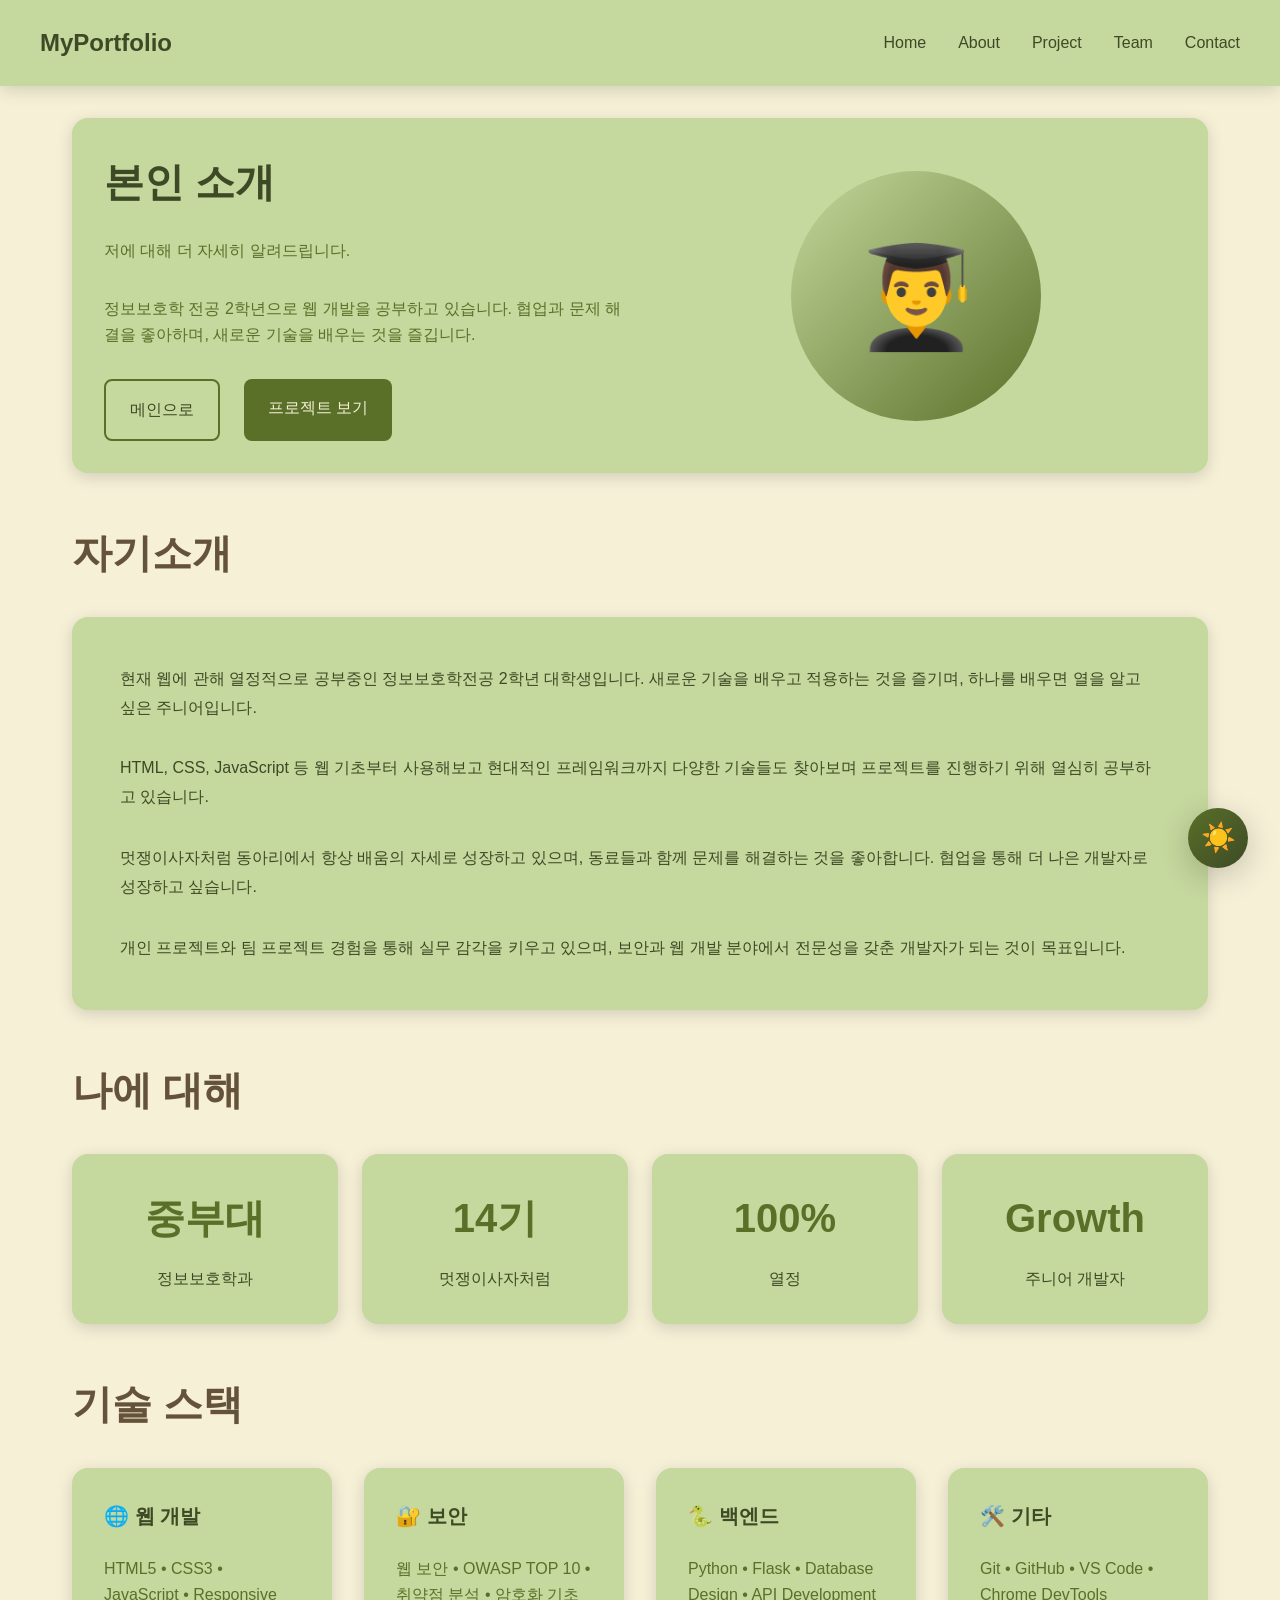
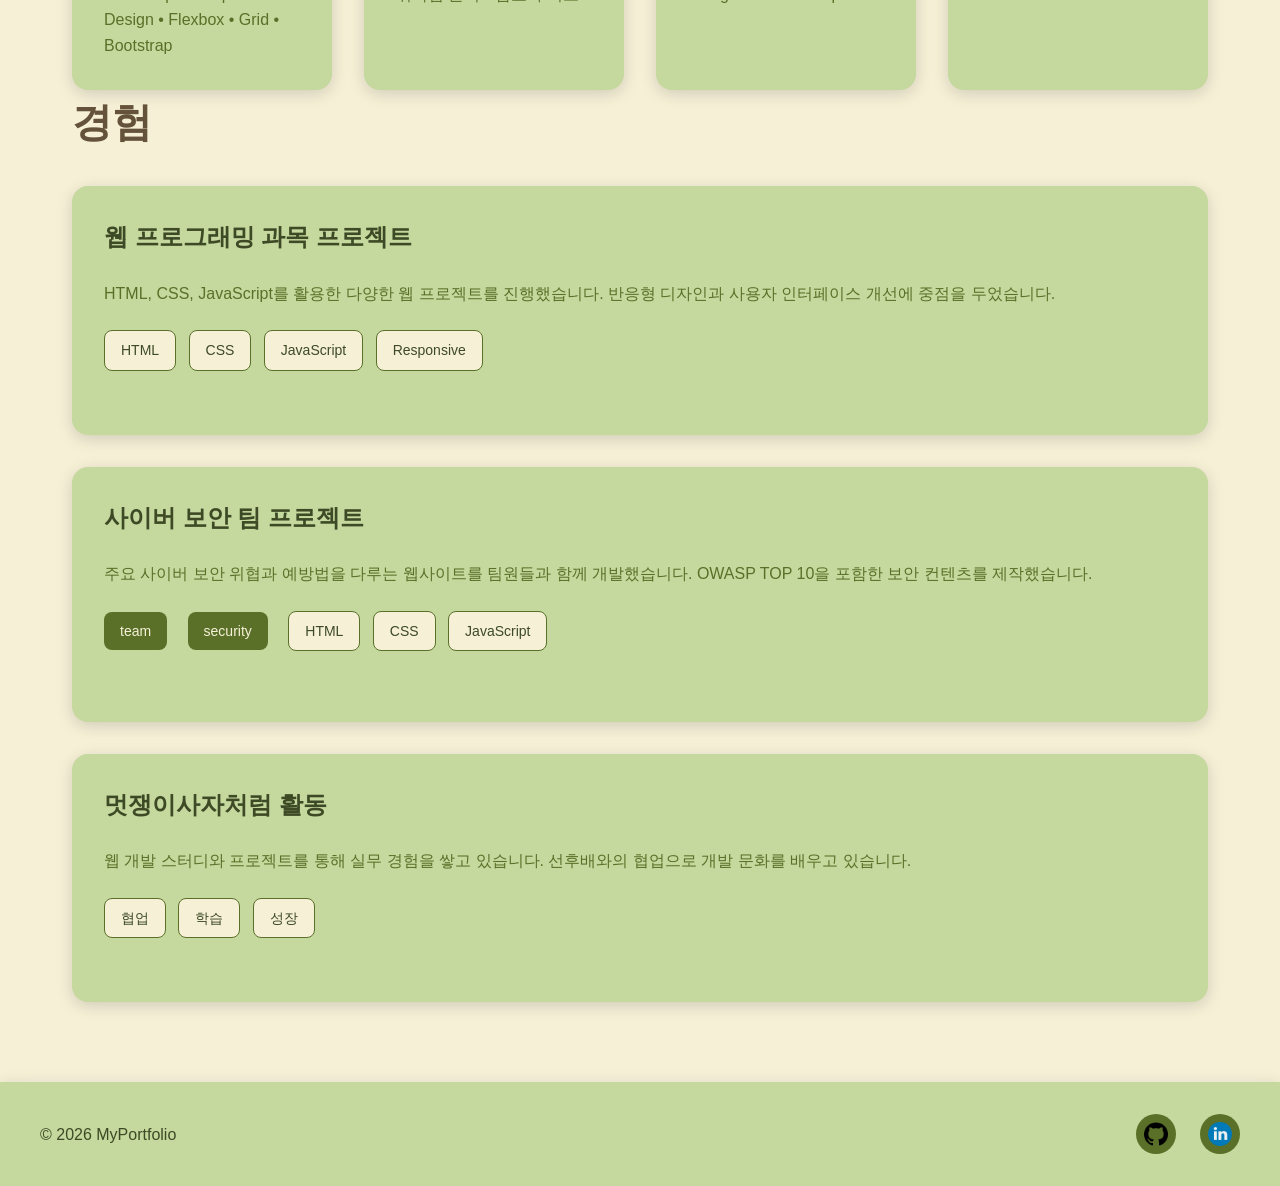
==== about.html @ ca8bc309 "chore: 깃헙, 링크드인 아이콘 추가, contact페이지 내 내용으로 변경" ====
<!DOCTYPE html>
<html lang="ko">
<head>
  <meta charset="UTF-8">
  <meta name="viewport" content="width=device-width, initial-scale=1.0">
  <title>My Portfolio - About</title>
  <link rel="stylesheet" href="style.css">
</head>
<body>
  <!-- Dark Mode Toggle (Checkbox Hack) -->
  <input type="checkbox" id="darkModeToggle">

  <!-- Floating Mode Toggle Button -->
  <label for="darkModeToggle" class="floating-toggle"></label>

  <!-- Navigation Bar -->
  <nav class="navbar">
    <div class="navbar-container">
      <a href="index.html" class="navbar-logo">MyPortfolio</a>
      <ul class="navbar-menu">
        <li><a href="index.html">Home</a></li>
        <li><a href="about.html">About</a></li>
        <li><a href="project.html">Project</a></li>
        <li><a href="team.html">Team</a></li>
        <li><a href="contact.html">Contact</a></li>
      </ul>
    </div>
  </nav>

  <!-- Main Content -->
  <main class="container">
    <!-- About Hero Section -->
    <div class="card hero-card" style="margin-bottom: var(--spacing-xl);">
      <div class="hero-content">
        <h1>본인 소개</h1>
        <p>저에 대해 더 자세히 알려드립니다.</p>
        <p style="color: var(--text-secondary); margin-bottom: var(--spacing-lg); font-size: var(--font-size-sm);">
          정보보호학 전공 2학년으로 웹 개발을 공부하고 있습니다. 협업과 문제 해결을 좋아하며, 새로운 기술을 배우는 것을 즐깁니다.
        </p>
        <div class="hero-buttons">
          <a href="index.html" class="btn btn-secondary">메인으로</a>
          <a href="project.html" class="btn btn-primary">프로젝트 보기</a>
        </div>
      </div>
      <div class="hero-avatar">👨‍🎓</div>
    </div>

    <!-- About Content Section -->
    <h2 class="section-title">자기소개</h2>
    <div class="card" style="margin-bottom: var(--spacing-xl); padding: var(--spacing-xl);">
      <div style="line-height: 1.8; color: var(--text-primary);">
        <p style="margin-bottom: var(--spacing-lg);">
          현재 웹에 관해 열정적으로 공부중인 정보보호학전공 2학년 대학생입니다. 
          새로운 기술을 배우고 적용하는 것을 즐기며, 하나를 배우면 열을 알고 싶은 주니어입니다.
        </p>
        <p style="margin-bottom: var(--spacing-lg);">
          HTML, CSS, JavaScript 등 웹 기초부터 사용해보고 현대적인 프레임워크까지 다양한 기술들도 찾아보며 
          프로젝트를 진행하기 위해 열심히 공부하고 있습니다.
        </p>
        <p style="margin-bottom: var(--spacing-lg);">
          멋쟁이사자처럼 동아리에서 항상 배움의 자세로 성장하고 있으며, 동료들과 함께 문제를 해결하는 것을 좋아합니다.
          협업을 통해 더 나은 개발자로 성장하고 싶습니다.
        </p>
        <p>
          개인 프로젝트와 팀 프로젝트 경험을 통해 실무 감각을 키우고 있으며, 
          보안과 웹 개발 분야에서 전문성을 갖춘 개발자가 되는 것이 목표입니다.
        </p>
      </div>
    </div>

    <!-- Statistics Section -->
    <h2 class="section-title">나에 대해</h2>
    <div class="stats-grid">
      <div class="stat-card">
        <div class="stat-number">중부대</div>
        <div class="stat-label">정보보호학과</div>
      </div>
      <div class="stat-card">
        <div class="stat-number">14기</div>
        <div class="stat-label">멋쟁이사자처럼</div>
      </div>
      <div class="stat-card">
        <div class="stat-number">100%</div>
        <div class="stat-label">열정</div>
      </div>
      <div class="stat-card">
        <div class="stat-number">Growth</div>
        <div class="stat-label">주니어 개발자</div>
      </div>
    </div>

    <!-- Skills Section -->
    <h2 class="section-title">기술 스택</h2>
    <div class="team-info-grid">
      <div class="team-info-card">
        <h3 class="team-info-title">🌐 웹 개발</h3>
        <p class="team-info-content">
          HTML5 • CSS3 • JavaScript • Responsive Design • Flexbox • Grid • Bootstrap
        </p>
      </div>

      <div class="team-info-card">
        <h3 class="team-info-title">🔐 보안</h3>
        <p class="team-info-content">
          웹 보안 • OWASP TOP 10 • 취약점 분석 • 암호화 기초
        </p>
      </div>

      <div class="team-info-card">
        <h3 class="team-info-title">🐍 백엔드</h3>
        <p class="team-info-content">
          Python • Flask • Database Design • API Development
        </p>
      </div>

      <div class="team-info-card">
        <h3 class="team-info-title">🛠️ 기타</h3>
        <p class="team-info-content">
          Git • GitHub • VS Code • Chrome DevTools
        </p>
      </div>
    </div>

    <!-- Experience Section -->
    <h2 class="section-title">경험</h2>
    <div style="display: flex; flex-direction: column; gap: var(--spacing-lg);">
      <div class="card">
        <h3 class="team-project-title">웹 프로그래밍 과목 프로젝트</h3>
        <p class="team-project-description">
          HTML, CSS, JavaScript를 활용한 다양한 웹 프로젝트를 진행했습니다. 
          반응형 디자인과 사용자 인터페이스 개선에 중점을 두었습니다.
        </p>
        <div style="margin-bottom: var(--spacing-md);">
          <span class="tag">HTML</span>
          <span class="tag">CSS</span>
          <span class="tag">JavaScript</span>
          <span class="tag">Responsive</span>
        </div>
      </div>

      <div class="card">
        <h3 class="team-project-title">사이버 보안 팀 프로젝트</h3>
        <p class="team-project-description">
          주요 사이버 보안 위협과 예방법을 다루는 웹사이트를 팀원들과 함께 개발했습니다. 
          OWASP TOP 10을 포함한 보안 컨텐츠를 제작했습니다.
        </p>
        <div style="margin-bottom: var(--spacing-md);">
          <span class="badge">team</span>
          <span class="badge">security</span>
          <span class="tag">HTML</span>
          <span class="tag">CSS</span>
          <span class="tag">JavaScript</span>
        </div>
      </div>

      <div class="card">
        <h3 class="team-project-title">멋쟁이사자처럼 활동</h3>
        <p class="team-project-description">
          웹 개발 스터디와 프로젝트를 통해 실무 경험을 쌓고 있습니다. 
          선후배와의 협업으로 개발 문화를 배우고 있습니다.
        </p>
        <div style="margin-bottom: var(--spacing-md);">
          <span class="tag">협업</span>
          <span class="tag">학습</span>
          <span class="tag">성장</span>
        </div>
      </div>
    </div>
  </main>

  <!-- Footer -->
  <footer>
    <div class="footer-container">
      <div class="footer-left">© 2026 MyPortfolio</div>
      <div class="footer-right">
        <a href="https://github.com/hamzgi" target="_blank" class="icon-button"><img src="img/github.png" alt="GitHub"></a>
        <a href="https://www.linkedin.com/in/%ED%98%95%EC%A7%84-%EB%B0%95-b14102368/" target="_blank" class="icon-button"><img src="img/linkedin.png" alt="LinkedIn"></a>
      </div>
    </div>
  </footer>

  <!-- Dark Mode Persistence Script -->
  <script src="script.js"></script>
</body>
</html>
---- style.css ----
/* =============================================
   DESIGN TOKENS & CSS VARIABLES
   ============================================= */

:root {
  /* Light Mode Colors */
  --light-bg-primary: #f6f0d7;
  --light-bg-secondary: #c5d89d;
  --light-text-primary: #3d4a25;
  --light-text-secondary: #5a7029;
  
  /* Dark Mode Colors */
  --dark-bg-primary: #222831;
  --dark-bg-secondary: #393e46;
  --dark-text-primary: #E8DCC3;
  --dark-text-secondary: #C4A575;
  
  /* Mode Active */
  --bg-primary: var(--light-bg-primary);
  --bg-secondary: var(--light-bg-secondary);
  --text-primary: var(--light-text-primary);
  --text-secondary: var(--light-text-secondary);
  --hero-title-color: var(--light-text-primary);
  
  /* Spacing */
  --spacing-xs: 0.5rem;
  --spacing-sm: 1rem;
  --spacing-md: 1.5rem;
  --spacing-lg: 2rem;
  --spacing-xl: 3rem;
  
  /* Border Radius */
  --radius-sm: 8px;
  --radius-md: 16px;
  --radius-lg: 24px;
  --radius-full: 50%;
  
  /* Shadow */
  --shadow-sm: 0 2px 8px rgba(0, 0, 0, 0.1);
  --shadow-md: 0 4px 16px rgba(0, 0, 0, 0.15);
  --shadow-lg: 0 8px 32px rgba(0, 0, 0, 0.2);
  
  /* Typography */
  --font-family: 'Segoe UI', Tahoma, Geneva, Verdana, sans-serif;
  --font-size-xs: 0.875rem;
  --font-size-sm: 1rem;
  --font-size-md: 1.25rem;
  --font-size-lg: 1.5rem;
  --font-size-xl: 2rem;
  --font-size-2xl: 2.5rem;
}

/* Dark mode toggle using checkbox hack */
#darkModeToggle:checked ~ * {
  --bg-primary: var(--dark-bg-primary);
  --bg-secondary: var(--dark-bg-secondary);
  --text-primary: var(--dark-text-primary);
  --text-secondary: var(--dark-text-secondary);
  --hero-title-color: #64533a;
}

/* =============================================
   RESET & BASE STYLES
   ============================================= */

* {
  margin: 0;
  padding: 0;
  box-sizing: border-box;
}

html {
  scroll-behavior: smooth;
}

body {
  font-family: var(--font-family);
  background-color: var(--bg-primary);
  color: var(--text-primary);
  transition: background-color 0.3s ease, color 0.3s ease;
  line-height: 1.6;
}

/* =============================================
   DARK MODE TOGGLE CHECKBOX (HIDDEN)
   ============================================= */

#darkModeToggle {
  display: none;
}

/* =============================================
   NAVBAR
   ============================================= */

.navbar {
  background-color: var(--bg-secondary);
  padding: var(--spacing-md) var(--spacing-lg);
  box-shadow: var(--shadow-md);
  position: sticky;
  top: 0;
  z-index: 100;
  transition: background-color 0.3s ease;
}

.navbar-container {
  max-width: 1200px;
  margin: 0 auto;
  display: flex;
  justify-content: space-between;
  align-items: center;
}

.navbar-logo {
  font-size: var(--font-size-lg);
  font-weight: bold;
  color: var(--text-primary);
  text-decoration: none;
}

.navbar-menu {
  display: flex;
  list-style: none;
  gap: var(--spacing-lg);
  align-items: center;
}

.navbar-menu a {
  color: var(--text-primary);
  text-decoration: none;
  font-size: var(--font-size-sm);
  transition: color 0.3s ease;
}

.navbar-menu a:hover {
  color: var(--text-secondary);
}

/* =============================================
   FLOATING MODE TOGGLE BUTTON
   ============================================= */

.floating-toggle {
  position: fixed;
  bottom: 2rem;
  right: 2rem;
  width: 60px;
  height: 60px;
  background: linear-gradient(135deg, var(--text-secondary), var(--text-primary));
  border: none;
  border-radius: var(--radius-full);
  cursor: pointer;
  display: flex;
  align-items: center;
  justify-content: center;
  font-size: 28px;
  box-shadow: var(--shadow-lg);
  transition: all 0.3s ease;
  z-index: 999;
  font-size: 0;
}

.floating-toggle::after {
  content: '☀️';
  font-size: 28px;
  transition: all 0.3s ease;
}

#darkModeToggle:checked ~ .floating-toggle::after {
  content: '🌙';
}

.floating-toggle:hover {
  transform: scale(1.1);
  box-shadow: 0 8px 32px rgba(0, 0, 0, 0.3);
}

.floating-toggle:active {
  transform: scale(0.95);
}

/* =============================================
   MAIN CONTAINER
   ============================================= */

.container {
  max-width: 1200px;
  margin: 0 auto;
  padding: var(--spacing-lg);
}

/* =============================================
   CARD STYLES
   ============================================= */

.card {
  background-color: var(--bg-secondary);
  border-radius: var(--radius-md);
  padding: var(--spacing-lg);
  box-shadow: var(--shadow-md);
  transition: transform 0.3s ease, box-shadow 0.3s ease;
}

.card:hover {
  transform: translateY(-4px);
  box-shadow: var(--shadow-lg);
}

/* =============================================
   BUTTON STYLES
   ============================================= */

.btn {
  padding: var(--spacing-sm) var(--spacing-md);
  border: none;
  border-radius: var(--radius-sm);
  font-size: var(--font-size-sm);
  cursor: pointer;
  transition: all 0.3s ease;
  text-decoration: none;
  display: inline-block;
  font-family: var(--font-family);
}

.btn-primary {
  background-color: var(--text-secondary);
  color: var(--bg-primary);
}

.btn-primary:hover {
  opacity: 0.9;
  transform: translateY(-2px);
  box-shadow: var(--shadow-md);
}

.btn-secondary {
  background-color: transparent;
  color: var(--text-primary);
  border: 2px solid var(--text-secondary);
}

.btn-secondary:hover {
  background-color: var(--text-secondary);
  color: var(--bg-primary);
}

/* =============================================
   BADGE STYLES
   ============================================= */

.badge {
  display: inline-block;
  background-color: var(--text-secondary);
  color: var(--bg-primary);
  padding: var(--spacing-xs) var(--spacing-sm);
  border-radius: var(--radius-sm);
  font-size: var(--font-size-xs);
  margin-right: var(--spacing-sm);
  margin-bottom: var(--spacing-sm);
}

/* =============================================
   TAG STYLES
   ============================================= */

.tag {
  display: inline-block;
  background-color: var(--bg-primary);
  color: var(--text-primary);
  padding: var(--spacing-xs) var(--spacing-sm);
  border-radius: var(--radius-sm);
  font-size: var(--font-size-xs);
  margin-right: var(--spacing-xs);
  margin-bottom: var(--spacing-xs);
  border: 1px solid var(--text-secondary);
}

/* =============================================
   SECTION STYLES
   ============================================= */

.section-title {
  font-size: var(--font-size-2xl);
  font-weight: bold;
  margin-bottom: var(--spacing-lg);
  color:#64533a;
}

.section-subtitle {
  font-size: var(--font-size-md);
  color: var(--text-secondary);
  margin-bottom: var(--spacing-md);
}

/* =============================================
   FOOTER
   ============================================= */

footer {
  background-color: var(--bg-secondary);
  padding: var(--spacing-lg);
  margin-top: var(--spacing-xl);
  box-shadow: var(--shadow-md);
  transition: background-color 0.3s ease;
}

.footer-container {
  max-width: 1200px;
  margin: 0 auto;
  display: flex;
  justify-content: space-between;
  align-items: center;
}

.footer-left {
  color: var(--text-primary);
  font-size: var(--font-size-sm);
}

.footer-right {
  display: flex;
  gap: var(--spacing-md);
}

.icon-button {
  width: 40px;
  height: 40px;
  border-radius: var(--radius-full);
  background-color: var(--text-secondary);
  color: var(--bg-primary);
  border: none;
  cursor: pointer;
  display: flex;
  align-items: center;
  justify-content: center;
  font-size: 20px;
  transition: all 0.3s ease;
  text-decoration: none;
  border-radius: 50%;
  overflow: hidden;
}

.icon-button:hover {
  transform: scale(1.1);
  box-shadow: var(--shadow-md);
}

.icon-button img {
  width: 60%;
  height: 60%;
  object-fit: contain;
}

/* =============================================
   HOME PAGE STYLES
   ============================================= */

.hero-card {
  display: grid;
  grid-template-columns: 1fr 1fr;
  align-items: center;
  gap: var(--spacing-lg);
  margin-bottom: var(--spacing-xl);
}

.hero-content h1 {
  font-size: var(--font-size-2xl);
  margin-bottom: var(--spacing-md);
  color: var(--hero-title-color);
}

.hero-content p {
  font-size: var(--font-size-sm);
  margin-bottom: var(--spacing-lg);
  color: var(--text-secondary);
}

.hero-buttons {
  display: flex;
  gap: var(--spacing-md);
}

.hero-avatar {
  width: 250px;
  height: 250px;
  border-radius: var(--radius-full);
  background: linear-gradient(135deg, var(--bg-secondary), var(--text-secondary));
  display: flex;
  align-items: center;
  justify-content: center;
  font-size: 100px;
  margin: 0 auto;
}

.stats-grid {
  display: grid;
  grid-template-columns: repeat(auto-fit, minmax(200px, 1fr));
  gap: var(--spacing-md);
  margin-bottom: var(--spacing-xl);
}

.stat-card {
  background-color: var(--bg-secondary);
  padding: var(--spacing-lg);
  border-radius: var(--radius-md);
  text-align: center;
  box-shadow: var(--shadow-md);
  transition: transform 0.3s ease;
}

.stat-card:hover {
  transform: translateY(-4px);
}

.stat-number {
  font-size: var(--font-size-2xl);
  font-weight: bold;
  color: var(--text-secondary);
  margin-bottom: var(--spacing-sm);
}

.stat-label {
  color: var(--text-primary);
  font-size: var(--font-size-sm);
}

.quick-links {
  display: grid;
  grid-template-columns: repeat(auto-fit, minmax(150px, 1fr));
  gap: var(--spacing-md);
}

.quick-link-card {
  background-color: var(--bg-secondary);
  padding: var(--spacing-lg);
  border-radius: var(--radius-md);
  text-align: center;
  box-shadow: var(--shadow-md);
  transition: all 0.3s ease;
  text-decoration: none;
  color: var(--text-primary);
}

.quick-link-card:hover {
  transform: translateY(-4px);
  box-shadow: var(--shadow-lg);
}

.quick-link-icon {
  font-size: 40px;
  margin-bottom: var(--spacing-sm);
}

.quick-link-label {
  font-size: var(--font-size-sm);
  font-weight: 600;
}

/* =============================================
   PROJECT PAGE STYLES
   ============================================= */

.project-grid {
  display: grid;
  grid-template-columns: repeat(auto-fill, minmax(300px, 1fr));
  gap: var(--spacing-lg);
}

.project-card {
  background-color: var(--bg-secondary);
  border-radius: var(--radius-md);
  overflow: hidden;
  box-shadow: var(--shadow-md);
  transition: all 0.3s ease;
  display: flex;
  flex-direction: column;
}

.project-card:hover {
  transform: translateY(-8px);
  box-shadow: var(--shadow-lg);
}

.project-image {
  width: 100%;
  height: 200px;
  background: linear-gradient(135deg, var(--bg-secondary), var(--text-secondary));
  display: flex;
  align-items: center;
  justify-content: center;
  font-size: 60px;
}

.project-content {
  padding: var(--spacing-lg);
  flex-grow: 1;
  display: flex;
  flex-direction: column;
}

.project-badges {
  margin-bottom: var(--spacing-md);
}

.project-title {
  font-size: var(--font-size-md);
  font-weight: bold;
  margin-bottom: var(--spacing-sm);
  color: var(--text-primary);
}

.project-description {
  font-size: var(--font-size-sm);
  color: var(--text-secondary);
  margin-bottom: var(--spacing-md);
  flex-grow: 1;
}

.project-tags {
  margin-bottom: var(--spacing-md);
}

.project-buttons {
  display: flex;
  gap: var(--spacing-sm);
}

.project-buttons .btn {
  flex: 1;
  text-align: center;
}

/* =============================================
   TEAM PAGE STYLES
   ============================================= */

.team-project-card {
  background-color: var(--bg-secondary);
  padding: var(--spacing-lg);
  border-radius: var(--radius-md);
  margin-bottom: var(--spacing-xl);
  box-shadow: var(--shadow-md);
}

.team-project-title {
  font-size: var(--font-size-lg);
  font-weight: bold;
  margin-bottom: var(--spacing-md);
  color: var(--text-primary);
}

.team-project-description {
  color: var(--text-secondary);
  margin-bottom: var(--spacing-md);
}

.team-project-buttons {
  display: flex;
  gap: var(--spacing-md);
}

.team-members-grid {
  display: grid;
  grid-template-columns: repeat(auto-fit, minmax(200px, 1fr));
  gap: var(--spacing-lg);
  margin-bottom: var(--spacing-xl);
}

.team-member-card {
  background-color: var(--bg-secondary);
  padding: var(--spacing-lg);
  border-radius: var(--radius-md);
  text-align: center;
  box-shadow: var(--shadow-md);
  transition: all 0.3s ease;
}

.team-member-card:hover {
  transform: translateY(-4px);
  box-shadow: var(--shadow-lg);
}

.team-member-avatar {
  width: 100px;
  height: 100px;
  border-radius: var(--radius-full);
  background: linear-gradient(135deg, var(--bg-secondary), var(--text-secondary));
  display: flex;
  align-items: center;
  justify-content: center;
  font-size: 40px;
  margin: 0 auto var(--spacing-md);
}

.team-member-name {
  font-size: var(--font-size-md);
  font-weight: bold;
  margin-bottom: var(--spacing-sm);
  color: var(--text-primary);
}

.team-member-role {
  font-size: var(--font-size-sm);
  color: var(--text-secondary);
  margin-bottom: var(--spacing-md);
}

.team-member-tasks {
  font-size: var(--font-size-xs);
  color: var(--text-secondary);
}

.team-info-grid {
  display: grid;
  grid-template-columns: repeat(auto-fit, minmax(250px, 1fr));
  gap: var(--spacing-lg);
}

.team-info-card {
  background-color: var(--bg-secondary);
  padding: var(--spacing-lg);
  border-radius: var(--radius-md);
  box-shadow: var(--shadow-md);
}

.team-info-title {
  font-size: var(--font-size-md);
  font-weight: bold;
  margin-bottom: var(--spacing-md);
  color: var(--text-primary);
}

.team-info-content {
  color: var(--text-secondary);
  font-size: var(--font-size-sm);
}

/* =============================================
   CONTACT PAGE STYLES
   ============================================= */

.contact-container {
  display: grid;
  grid-template-columns: 1fr 1fr;
  gap: var(--spacing-lg);
}

.contact-info,
.contact-form {
  background-color: var(--bg-secondary);
  padding: var(--spacing-lg);
  border-radius: var(--radius-md);
  box-shadow: var(--shadow-md);
}

.contact-field {
  margin-bottom: var(--spacing-md);
}

.contact-field label {
  display: block;
  margin-bottom: var(--spacing-sm);
  color: var(--text-primary);
  font-weight: 600;
  font-size: var(--font-size-sm);
}

.contact-field input,
.contact-field textarea {
  width: 100%;
  padding: var(--spacing-sm);
  border: 1px solid var(--text-secondary);
  border-radius: var(--radius-sm);
  background-color: var(--bg-primary);
  color: var(--text-primary);
  font-family: var(--font-family);
  font-size: var(--font-size-sm);
  transition: border-color 0.3s ease;
}

.contact-field input:focus,
.contact-field textarea:focus {
  outline: none;
  border-color: var(--text-secondary);
  box-shadow: 0 0 0 3px rgba(148, 137, 121, 0.1);
}

.contact-field textarea {
  resize: vertical;
  min-height: 120px;
}

.contact-info-item {
  margin-bottom: var(--spacing-lg);
}

.contact-info-label {
  font-size: var(--font-size-xs);
  color: var(--text-secondary);
  text-transform: uppercase;
  font-weight: 600;
  margin-bottom: var(--spacing-sm);
}

.contact-info-value {
  font-size: var(--font-size-sm);
  color: var(--text-primary);
  text-decoration: none;
}

.contact-info-value:hover {
  color: var(--text-secondary);
}

.contact-socials {
  display: flex;
  gap: var(--spacing-md);
  margin-top: var(--spacing-lg);
}

/* =============================================
   RESPONSIVE DESIGN
   ============================================= */

@media (max-width: 768px) {
  .navbar-menu {
    gap: var(--spacing-md);
  }

  .hero-card {
    grid-template-columns: 1fr;
  }

  .hero-avatar {
    width: 150px;
    height: 150px;
    font-size: 60px;
  }

  .hero-buttons {
    flex-direction: column;
  }

  .stats-grid {
    grid-template-columns: repeat(2, 1fr);
  }

  .contact-container {
    grid-template-columns: 1fr;
  }

  .team-members-grid {
    grid-template-columns: repeat(2, 1fr);
  }

  .project-grid {
    grid-template-columns: repeat(auto-fill, minmax(250px, 1fr));
  }

  .footer-container {
    flex-direction: column;
    gap: var(--spacing-md);
  }
}

@media (max-width: 480px) {
  .container {
    padding: var(--spacing-md);
  }

  .navbar-container {
    flex-direction: column;
    gap: var(--spacing-md);
  }

  .navbar-menu {
    flex-wrap: wrap;
    justify-content: center;
    gap: var(--spacing-sm);
  }

  .section-title {
    font-size: var(--font-size-xl);
  }

  .stats-grid {
    grid-template-columns: 1fr;
  }

  .quick-links {
    grid-template-columns: repeat(2, 1fr);
  }

  .project-grid {
    grid-template-columns: 1fr;
  }

  .team-members-grid {
    grid-template-columns: 1fr;
  }

  .team-info-grid {
    grid-template-columns: 1fr;
  }

  .hero-buttons {
    flex-direction: column;
  }

  .project-buttons {
    flex-direction: column;
  }

  .team-project-buttons {
    flex-direction: column;
  }
}
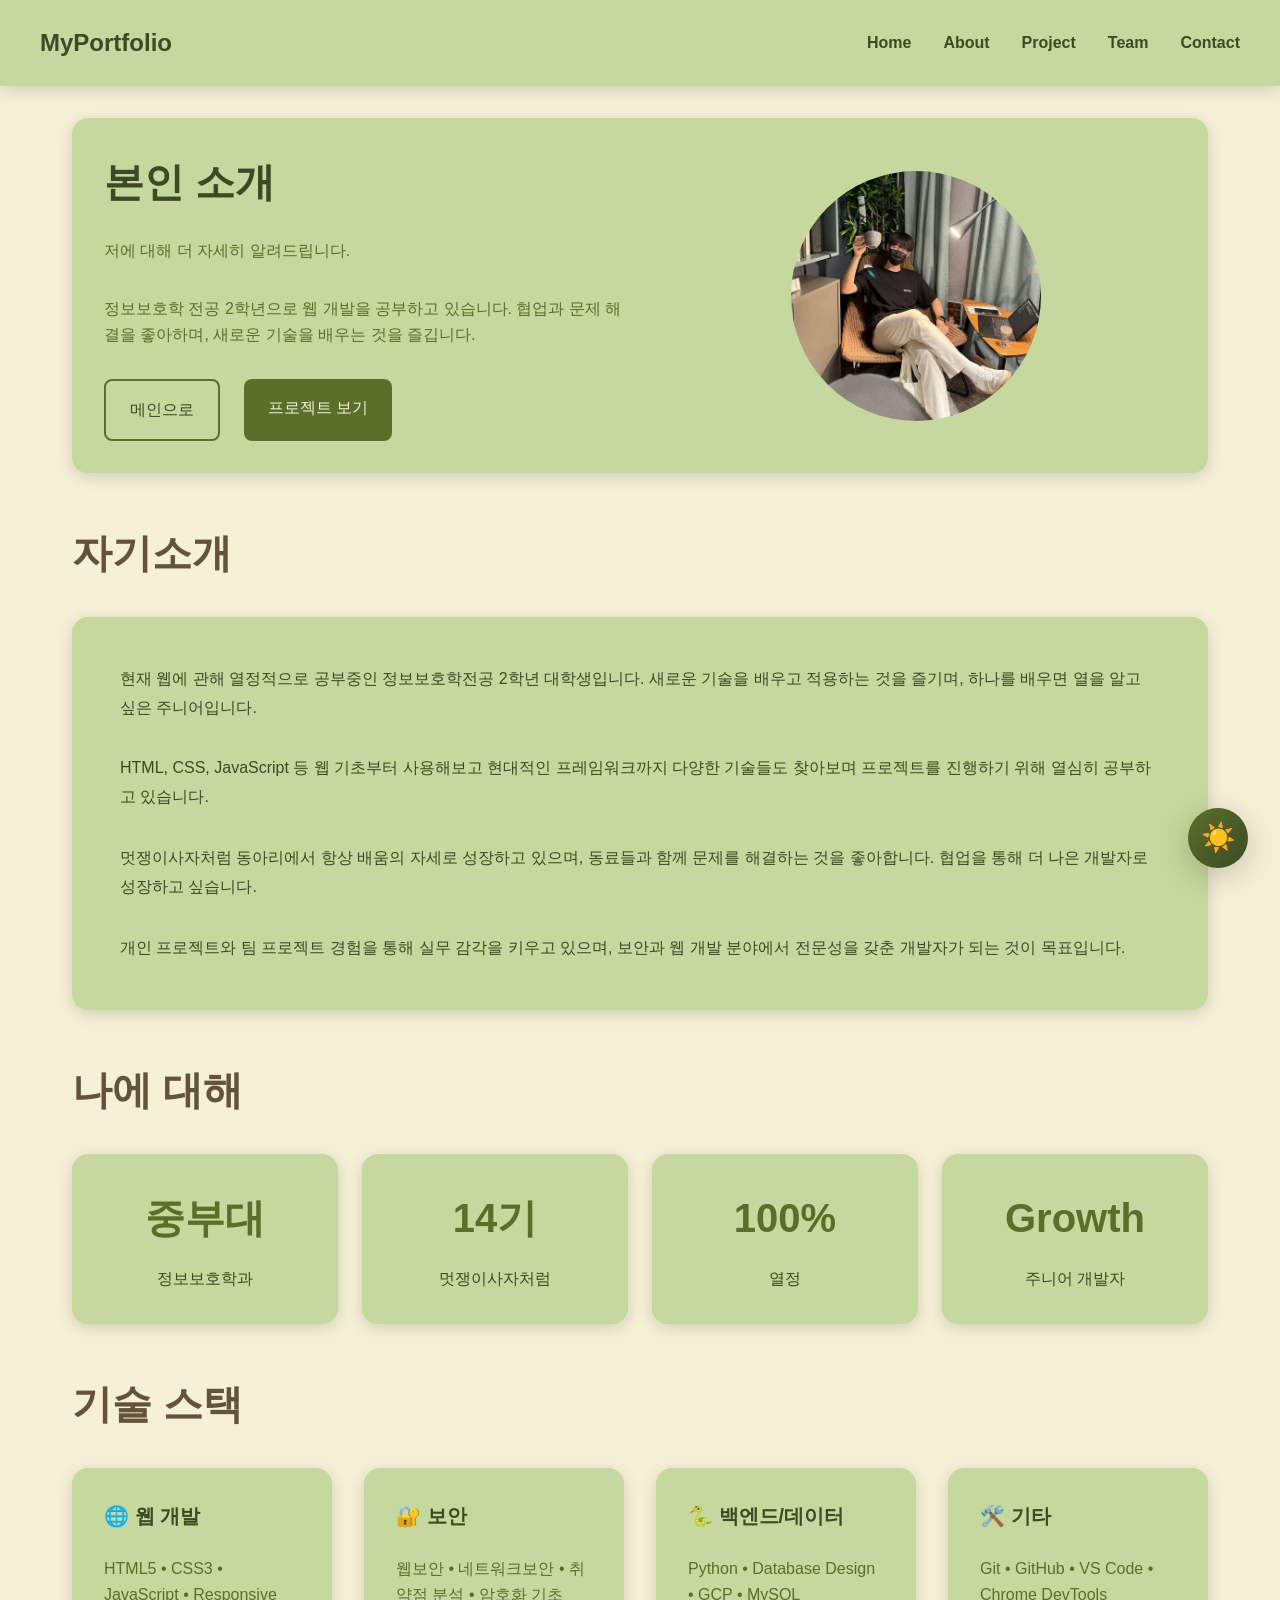
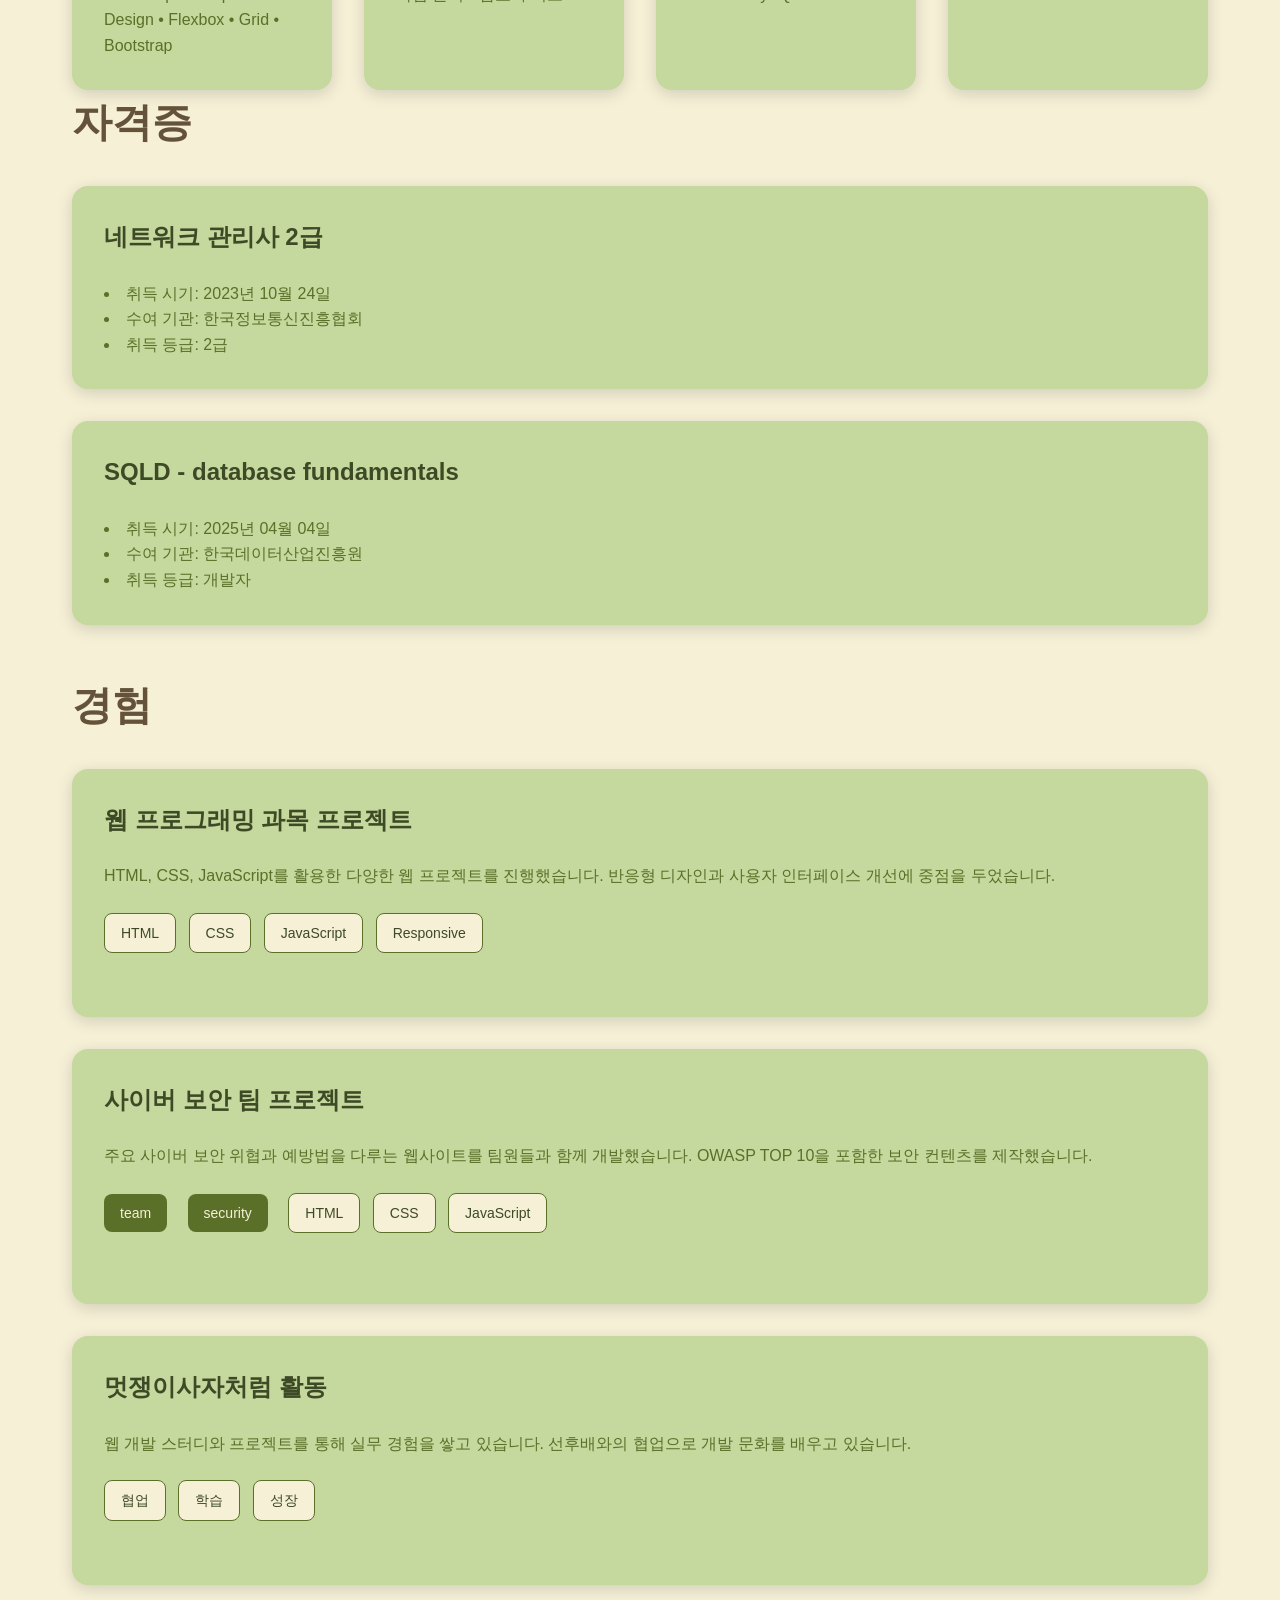
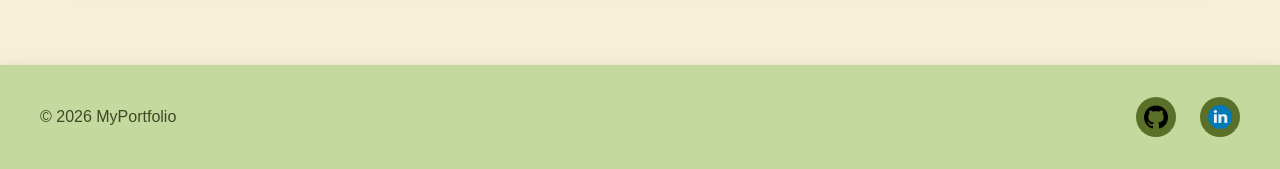
==== commit 20f18c67: "redir" ====
--- a/about.html
+++ b/about.html
@@ -1,11 +1,13 @@
 <!DOCTYPE html>
 <html lang="ko">
+
 <head>
   <meta charset="UTF-8">
   <meta name="viewport" content="width=device-width, initial-scale=1.0">
   <title>My Portfolio - About</title>
   <link rel="stylesheet" href="style.css">
 </head>
+
 <body>
   <!-- Dark Mode Toggle (Checkbox Hack) -->
   <input type="checkbox" id="darkModeToggle">
@@ -42,7 +44,9 @@
           <a href="project.html" class="btn btn-primary">프로젝트 보기</a>
         </div>
       </div>
-      <div class="hero-avatar">👨‍🎓</div>
+      <div class="hero-avatar">
+        <img src="img/itsme.jpg" alt="프로필 사진">
+      </div>
     </div>
 
     <!-- About Content Section -->
@@ -50,11 +54,11 @@
     <div class="card" style="margin-bottom: var(--spacing-xl); padding: var(--spacing-xl);">
       <div style="line-height: 1.8; color: var(--text-primary);">
         <p style="margin-bottom: var(--spacing-lg);">
-          현재 웹에 관해 열정적으로 공부중인 정보보호학전공 2학년 대학생입니다. 
+          현재 웹에 관해 열정적으로 공부중인 정보보호학전공 2학년 대학생입니다.
           새로운 기술을 배우고 적용하는 것을 즐기며, 하나를 배우면 열을 알고 싶은 주니어입니다.
         </p>
         <p style="margin-bottom: var(--spacing-lg);">
-          HTML, CSS, JavaScript 등 웹 기초부터 사용해보고 현대적인 프레임워크까지 다양한 기술들도 찾아보며 
+          HTML, CSS, JavaScript 등 웹 기초부터 사용해보고 현대적인 프레임워크까지 다양한 기술들도 찾아보며
           프로젝트를 진행하기 위해 열심히 공부하고 있습니다.
         </p>
         <p style="margin-bottom: var(--spacing-lg);">
@@ -62,7 +66,7 @@
           협업을 통해 더 나은 개발자로 성장하고 싶습니다.
         </p>
         <p>
-          개인 프로젝트와 팀 프로젝트 경험을 통해 실무 감각을 키우고 있으며, 
+          개인 프로젝트와 팀 프로젝트 경험을 통해 실무 감각을 키우고 있으며,
           보안과 웹 개발 분야에서 전문성을 갖춘 개발자가 되는 것이 목표입니다.
         </p>
       </div>
@@ -102,14 +106,14 @@
       <div class="team-info-card">
         <h3 class="team-info-title">🔐 보안</h3>
         <p class="team-info-content">
-          웹 보안 • OWASP TOP 10 • 취약점 분석 • 암호화 기초
-        </p>
-      </div>
-
-      <div class="team-info-card">
-        <h3 class="team-info-title">🐍 백엔드</h3>
-        <p class="team-info-content">
-          Python • Flask • Database Design • API Development
+          웹보안 • 네트워크보안 • 취약점 분석 • 암호화 기초
+        </p>
+      </div>
+
+      <div class="team-info-card">
+        <h3 class="team-info-title">🐍 백엔드/데이터</h3>
+        <p class="team-info-content">
+          Python • Database Design • GCP • MySQL
         </p>
       </div>
 
@@ -118,6 +122,29 @@
         <p class="team-info-content">
           Git • GitHub • VS Code • Chrome DevTools
         </p>
+      </div>
+    </div>
+
+    <!-- Certificates Section -->
+    <h2 class="section-title" id="certificates">자격증</h2>
+    <div style="display: flex; flex-direction: column; gap: var(--spacing-lg); margin-bottom: var(--spacing-xl);">
+      <div class="card">
+        <h3 class="team-project-title">네트워크 관리사 2급</h3>
+        <ul class="team-info-content"
+          style="list-style-position: inside; padding-left: 0; margin-top: var(--spacing-sm);">
+          <li>취득 시기: 2023년 10월 24일</li>
+          <li>수여 기관: 한국정보통신진흥협회</li>
+          <li>취득 등급: 2급</li>
+        </ul>
+      </div>
+      <div class="card">
+        <h3 class="team-project-title">SQLD - database fundamentals</h3>
+        <ul class="team-info-content"
+          style="list-style-position: inside; padding-left: 0; margin-top: var(--spacing-sm);">
+          <li>취득 시기: 2025년 04월 04일</li>
+          <li>수여 기관: 한국데이터산업진흥원</li>
+          <li>취득 등급: 개발자</li>
+        </ul>
       </div>
     </div>
 
@@ -127,7 +154,7 @@
       <div class="card">
         <h3 class="team-project-title">웹 프로그래밍 과목 프로젝트</h3>
         <p class="team-project-description">
-          HTML, CSS, JavaScript를 활용한 다양한 웹 프로젝트를 진행했습니다. 
+          HTML, CSS, JavaScript를 활용한 다양한 웹 프로젝트를 진행했습니다.
           반응형 디자인과 사용자 인터페이스 개선에 중점을 두었습니다.
         </p>
         <div style="margin-bottom: var(--spacing-md);">
@@ -141,7 +168,7 @@
       <div class="card">
         <h3 class="team-project-title">사이버 보안 팀 프로젝트</h3>
         <p class="team-project-description">
-          주요 사이버 보안 위협과 예방법을 다루는 웹사이트를 팀원들과 함께 개발했습니다. 
+          주요 사이버 보안 위협과 예방법을 다루는 웹사이트를 팀원들과 함께 개발했습니다.
           OWASP TOP 10을 포함한 보안 컨텐츠를 제작했습니다.
         </p>
         <div style="margin-bottom: var(--spacing-md);">
@@ -153,10 +180,10 @@
         </div>
       </div>
 
-      <div class="card">
+      <div class="card" id="clubs">
         <h3 class="team-project-title">멋쟁이사자처럼 활동</h3>
         <p class="team-project-description">
-          웹 개발 스터디와 프로젝트를 통해 실무 경험을 쌓고 있습니다. 
+          웹 개발 스터디와 프로젝트를 통해 실무 경험을 쌓고 있습니다.
           선후배와의 협업으로 개발 문화를 배우고 있습니다.
         </p>
         <div style="margin-bottom: var(--spacing-md);">
@@ -173,8 +200,10 @@
     <div class="footer-container">
       <div class="footer-left">© 2026 MyPortfolio</div>
       <div class="footer-right">
-        <a href="https://github.com/hamzgi" target="_blank" class="icon-button"><img src="img/github.png" alt="GitHub"></a>
-        <a href="https://www.linkedin.com/in/%ED%98%95%EC%A7%84-%EB%B0%95-b14102368/" target="_blank" class="icon-button"><img src="img/linkedin.png" alt="LinkedIn"></a>
+        <a href="https://github.com/hamzgi" target="_blank" class="icon-button"><img src="img/github.png"
+            alt="GitHub"></a>
+        <a href="https://www.linkedin.com/in/%ED%98%95%EC%A7%84-%EB%B0%95-b14102368/" target="_blank"
+          class="icon-button"><img src="img/linkedin.png" alt="LinkedIn"></a>
       </div>
     </div>
   </footer>
@@ -182,4 +211,5 @@
   <!-- Dark Mode Persistence Script -->
   <script src="script.js"></script>
 </body>
-</html>
+
+</html>
--- a/style.css
+++ b/style.css
@@ -8,38 +8,38 @@
   --light-bg-secondary: #c5d89d;
   --light-text-primary: #3d4a25;
   --light-text-secondary: #5a7029;
-  
+
   /* Dark Mode Colors */
   --dark-bg-primary: #222831;
   --dark-bg-secondary: #393e46;
   --dark-text-primary: #E8DCC3;
   --dark-text-secondary: #C4A575;
-  
+
   /* Mode Active */
   --bg-primary: var(--light-bg-primary);
   --bg-secondary: var(--light-bg-secondary);
   --text-primary: var(--light-text-primary);
   --text-secondary: var(--light-text-secondary);
   --hero-title-color: var(--light-text-primary);
-  
+
   /* Spacing */
   --spacing-xs: 0.5rem;
   --spacing-sm: 1rem;
   --spacing-md: 1.5rem;
   --spacing-lg: 2rem;
   --spacing-xl: 3rem;
-  
+
   /* Border Radius */
   --radius-sm: 8px;
   --radius-md: 16px;
   --radius-lg: 24px;
   --radius-full: 50%;
-  
+
   /* Shadow */
   --shadow-sm: 0 2px 8px rgba(0, 0, 0, 0.1);
   --shadow-md: 0 4px 16px rgba(0, 0, 0, 0.15);
   --shadow-lg: 0 8px 32px rgba(0, 0, 0, 0.2);
-  
+
   /* Typography */
   --font-family: 'Segoe UI', Tahoma, Geneva, Verdana, sans-serif;
   --font-size-xs: 0.875rem;
@@ -51,7 +51,7 @@
 }
 
 /* Dark mode toggle using checkbox hack */
-#darkModeToggle:checked ~ * {
+#darkModeToggle:checked~* {
   --bg-primary: var(--dark-bg-primary);
   --bg-secondary: var(--dark-bg-secondary);
   --text-primary: var(--dark-text-primary);
@@ -116,6 +116,13 @@
   font-weight: bold;
   color: var(--text-primary);
   text-decoration: none;
+  transition: transform 0.3s ease, color 0.3s ease;
+  display: inline-block;
+}
+
+.navbar-logo:hover {
+  transform: scale(1.05);
+  color: var(--text-secondary);
 }
 
 .navbar-menu {
@@ -129,11 +136,33 @@
   color: var(--text-primary);
   text-decoration: none;
   font-size: var(--font-size-sm);
-  transition: color 0.3s ease;
+  font-weight: 600;
+  position: relative;
+  display: inline-block;
+  padding: 4px 0;
+  transition: color 0.3s ease, transform 0.3s ease;
+}
+
+.navbar-menu a::after {
+  content: '';
+  position: absolute;
+  width: 0%;
+  height: 2px;
+  bottom: 0;
+  left: 50%;
+  background-color: var(--text-secondary);
+  transition: all 0.3s ease;
+  transform: translateX(-50%);
+  border-radius: 2px;
 }
 
 .navbar-menu a:hover {
   color: var(--text-secondary);
+  transform: translateY(-2px);
+}
+
+.navbar-menu a:hover::after {
+  width: 100%;
 }
 
 /* =============================================
@@ -166,7 +195,7 @@
   transition: all 0.3s ease;
 }
 
-#darkModeToggle:checked ~ .floating-toggle::after {
+#darkModeToggle:checked~.floating-toggle::after {
   content: '🌙';
 }
 
@@ -283,7 +312,7 @@
   font-size: var(--font-size-2xl);
   font-weight: bold;
   margin-bottom: var(--spacing-lg);
-  color:#64533a;
+  color: #64533a;
 }
 
 .section-subtitle {
@@ -390,6 +419,13 @@
   justify-content: center;
   font-size: 100px;
   margin: 0 auto;
+  overflow: hidden;
+}
+
+.hero-avatar img {
+  width: 100%;
+  height: 100%;
+  object-fit: cover;
 }
 
 .stats-grid {
@@ -706,10 +742,16 @@
   font-size: var(--font-size-sm);
   color: var(--text-primary);
   text-decoration: none;
+  background-color: rgba(0, 0, 0, 0.1);
+  padding: var(--spacing-xs) var(--spacing-sm);
+  border-radius: var(--radius-md);
+  display: inline-block;
+  margin-top: 4px;
 }
 
 .contact-info-value:hover {
   color: var(--text-secondary);
+  background-color: rgba(0, 0, 0, 0.15);
 }
 
 .contact-socials {
@@ -814,4 +856,4 @@
   .team-project-buttons {
     flex-direction: column;
   }
-}
+}
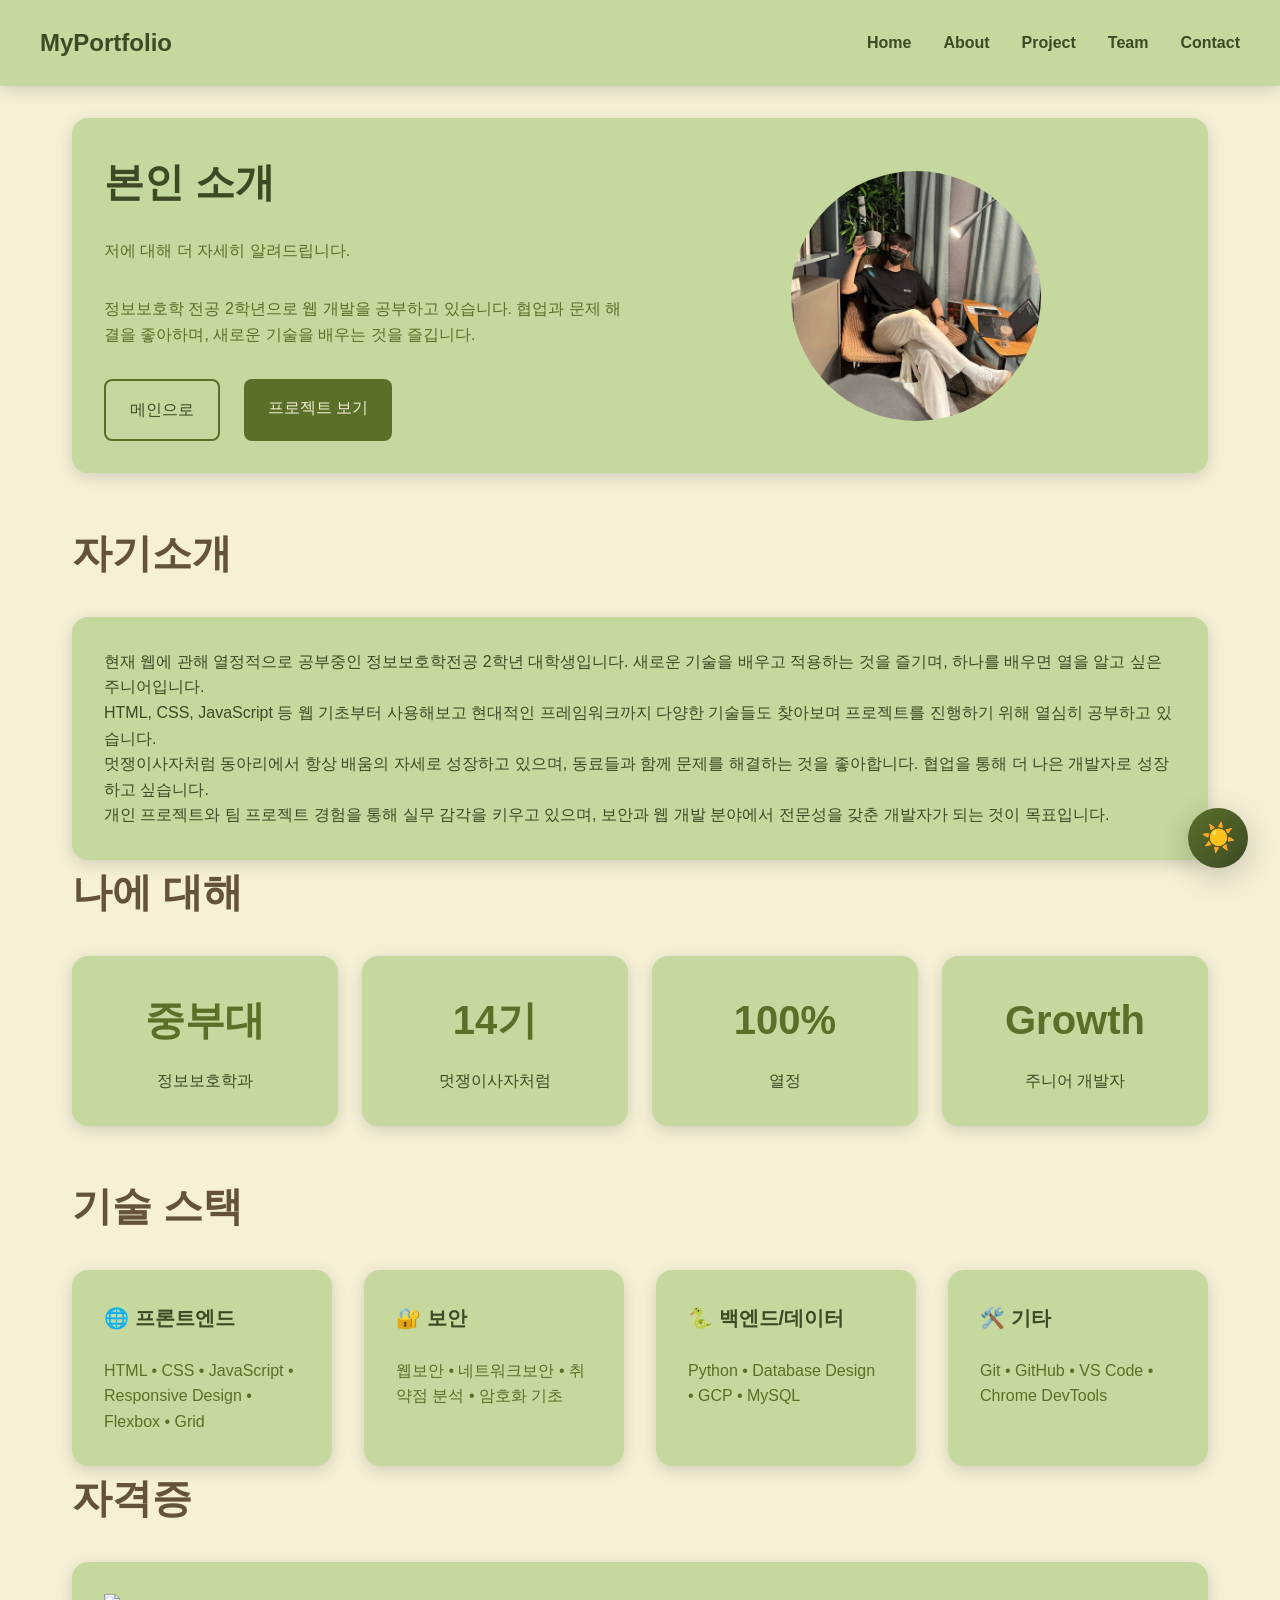
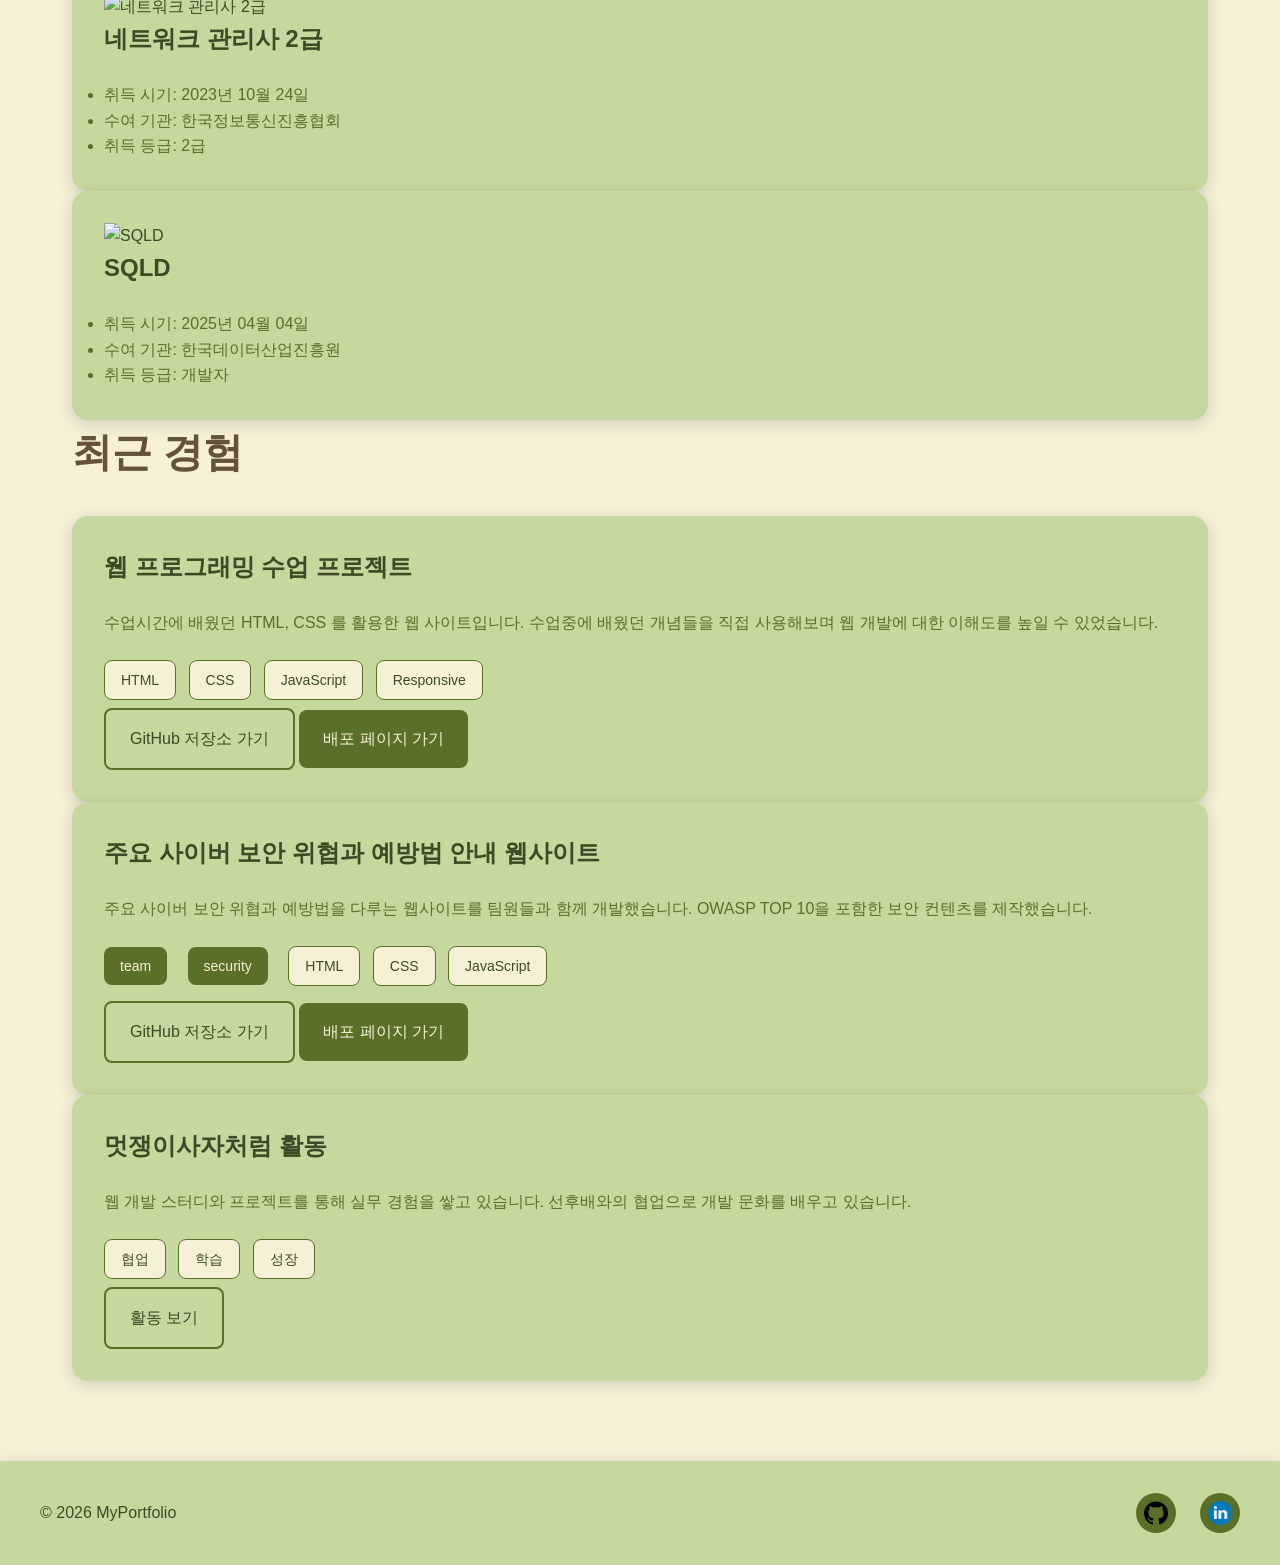
==== commit f13d76e1: "글자 수정" ====
--- a/about.html
+++ b/about.html
@@ -32,11 +32,11 @@
   <!-- Main Content -->
   <main class="container">
     <!-- About Hero Section -->
-    <div class="card hero-card" style="margin-bottom: var(--spacing-xl);">
+    <div class="card hero-card mb-xl">
       <div class="hero-content">
         <h1>본인 소개</h1>
         <p>저에 대해 더 자세히 알려드립니다.</p>
-        <p style="color: var(--text-secondary); margin-bottom: var(--spacing-lg); font-size: var(--font-size-sm);">
+        <p class="text-secondary mb-lg font-sm">
           정보보호학 전공 2학년으로 웹 개발을 공부하고 있습니다. 협업과 문제 해결을 좋아하며, 새로운 기술을 배우는 것을 즐깁니다.
         </p>
         <div class="hero-buttons">
@@ -51,17 +51,17 @@
 
     <!-- About Content Section -->
     <h2 class="section-title">자기소개</h2>
-    <div class="card" style="margin-bottom: var(--spacing-xl); padding: var(--spacing-xl);">
-      <div style="line-height: 1.8; color: var(--text-primary);">
-        <p style="margin-bottom: var(--spacing-lg);">
+    <div class="card mb-xl p-xl">
+      <div class="line-height-lg text-primary">
+        <p class="mb-lg">
           현재 웹에 관해 열정적으로 공부중인 정보보호학전공 2학년 대학생입니다.
           새로운 기술을 배우고 적용하는 것을 즐기며, 하나를 배우면 열을 알고 싶은 주니어입니다.
         </p>
-        <p style="margin-bottom: var(--spacing-lg);">
+        <p class="mb-lg">
           HTML, CSS, JavaScript 등 웹 기초부터 사용해보고 현대적인 프레임워크까지 다양한 기술들도 찾아보며
           프로젝트를 진행하기 위해 열심히 공부하고 있습니다.
         </p>
-        <p style="margin-bottom: var(--spacing-lg);">
+        <p class="mb-lg">
           멋쟁이사자처럼 동아리에서 항상 배움의 자세로 성장하고 있으며, 동료들과 함께 문제를 해결하는 것을 좋아합니다.
           협업을 통해 더 나은 개발자로 성장하고 싶습니다.
         </p>
@@ -97,9 +97,9 @@
     <h2 class="section-title">기술 스택</h2>
     <div class="team-info-grid">
       <div class="team-info-card">
-        <h3 class="team-info-title">🌐 웹 개발</h3>
-        <p class="team-info-content">
-          HTML5 • CSS3 • JavaScript • Responsive Design • Flexbox • Grid • Bootstrap
+        <h3 class="team-info-title">🌐 프론트엔드</h3>
+        <p class="team-info-content">
+          HTML • CSS • JavaScript • Responsive Design • Flexbox • Grid
         </p>
       </div>
 
@@ -127,57 +127,73 @@
 
     <!-- Certificates Section -->
     <h2 class="section-title" id="certificates">자격증</h2>
-    <div style="display: flex; flex-direction: column; gap: var(--spacing-lg); margin-bottom: var(--spacing-xl);">
+    <div class="flex-column-gap-lg mb-xl">
+      <div class="card cert-card-layout">
+        <img src="img/net2.jpg" alt="네트워크 관리사 2급" class="cert-img">
+        <div class="cert-content">
+          <h3 class="team-project-title mb-xs">네트워크 관리사 2급</h3>
+          <ul class="team-info-content list-inside-no-padding">
+            <li>취득 시기: 2023년 10월 24일</li>
+            <li>수여 기관: 한국정보통신진흥협회</li>
+            <li>취득 등급: 2급</li>
+          </ul>
+        </div>
+      </div>
+      <div class="card cert-card-layout">
+        <img src="img/SQLD.png" alt="SQLD" class="cert-img">
+        <div class="cert-content">
+          <h3 class="team-project-title mb-xs">SQLD</h3>
+          <ul class="team-info-content list-inside-no-padding">
+            <li>취득 시기: 2025년 04월 04일</li>
+            <li>수여 기관: 한국데이터산업진흥원</li>
+            <li>취득 등급: 개발자</li>
+          </ul>
+        </div>
+      </div>
+    </div>
+
+    <!-- Experience Section -->
+    <h2 class="section-title">최근 경험</h2>
+    <div class="flex-column-gap-lg">
       <div class="card">
-        <h3 class="team-project-title">네트워크 관리사 2급</h3>
-        <ul class="team-info-content"
-          style="list-style-position: inside; padding-left: 0; margin-top: var(--spacing-sm);">
-          <li>취득 시기: 2023년 10월 24일</li>
-          <li>수여 기관: 한국정보통신진흥협회</li>
-          <li>취득 등급: 2급</li>
-        </ul>
-      </div>
-      <div class="card">
-        <h3 class="team-project-title">SQLD - database fundamentals</h3>
-        <ul class="team-info-content"
-          style="list-style-position: inside; padding-left: 0; margin-top: var(--spacing-sm);">
-          <li>취득 시기: 2025년 04월 04일</li>
-          <li>수여 기관: 한국데이터산업진흥원</li>
-          <li>취득 등급: 개발자</li>
-        </ul>
-      </div>
-    </div>
-
-    <!-- Experience Section -->
-    <h2 class="section-title">경험</h2>
-    <div style="display: flex; flex-direction: column; gap: var(--spacing-lg);">
-      <div class="card">
-        <h3 class="team-project-title">웹 프로그래밍 과목 프로젝트</h3>
+        <h3 class="team-project-title">웹 프로그래밍 수업 프로젝트</h3>
         <p class="team-project-description">
-          HTML, CSS, JavaScript를 활용한 다양한 웹 프로젝트를 진행했습니다.
-          반응형 디자인과 사용자 인터페이스 개선에 중점을 두었습니다.
-        </p>
-        <div style="margin-bottom: var(--spacing-md);">
+          수업시간에 배웠던 HTML, CSS 를 활용한 웹 사이트입니다.
+          수업중에 배웠던 개념들을 직접 사용해보며 웹 개발에 대한 이해도를 높일 수 있었습니다.
+        </p>
+        <div class="mb-md">
           <span class="tag">HTML</span>
           <span class="tag">CSS</span>
           <span class="tag">JavaScript</span>
           <span class="tag">Responsive</span>
         </div>
+        <div class="flex-row-gap-sm">
+          <a href="https://github.com/hamzgi/WebPractice2" target="_blank" class="btn btn-secondary btn-small">GitHub
+            저장소 가기</a>
+          <a href="https://web-practice-rouge.vercel.app/" target="_blank" class="btn btn-primary btn-small">배포 페이지
+            가기</a>
+        </div>
       </div>
 
       <div class="card">
-        <h3 class="team-project-title">사이버 보안 팀 프로젝트</h3>
+        <h3 class="team-project-title">주요 사이버 보안 위협과 예방법 안내 웹사이트</h3>
         <p class="team-project-description">
           주요 사이버 보안 위협과 예방법을 다루는 웹사이트를 팀원들과 함께 개발했습니다.
           OWASP TOP 10을 포함한 보안 컨텐츠를 제작했습니다.
         </p>
-        <div style="margin-bottom: var(--spacing-md);">
+        <div class="mb-md">
           <span class="badge">team</span>
           <span class="badge">security</span>
           <span class="tag">HTML</span>
           <span class="tag">CSS</span>
           <span class="tag">JavaScript</span>
         </div>
+        <div class="flex-row-gap-sm">
+          <a href="https://github.com/security-guide-team/security-guide" target="_blank"
+            class="btn btn-secondary btn-small">GitHub 저장소 가기</a>
+          <a href="https://phj-security-guide.vercel.app/" target="_blank" class="btn btn-primary btn-small">배포 페이지
+            가기</a>
+        </div>
       </div>
 
       <div class="card" id="clubs">
@@ -186,10 +202,13 @@
           웹 개발 스터디와 프로젝트를 통해 실무 경험을 쌓고 있습니다.
           선후배와의 협업으로 개발 문화를 배우고 있습니다.
         </p>
-        <div style="margin-bottom: var(--spacing-md);">
+        <div class="mb-md">
           <span class="tag">협업</span>
           <span class="tag">학습</span>
           <span class="tag">성장</span>
+        </div>
+        <div class="flex-row-gap-sm">
+          <a href="https://hamzgi.tistory.com/12" class="btn btn-secondary btn-small">활동 보기</a>
         </div>
       </div>
     </div>
